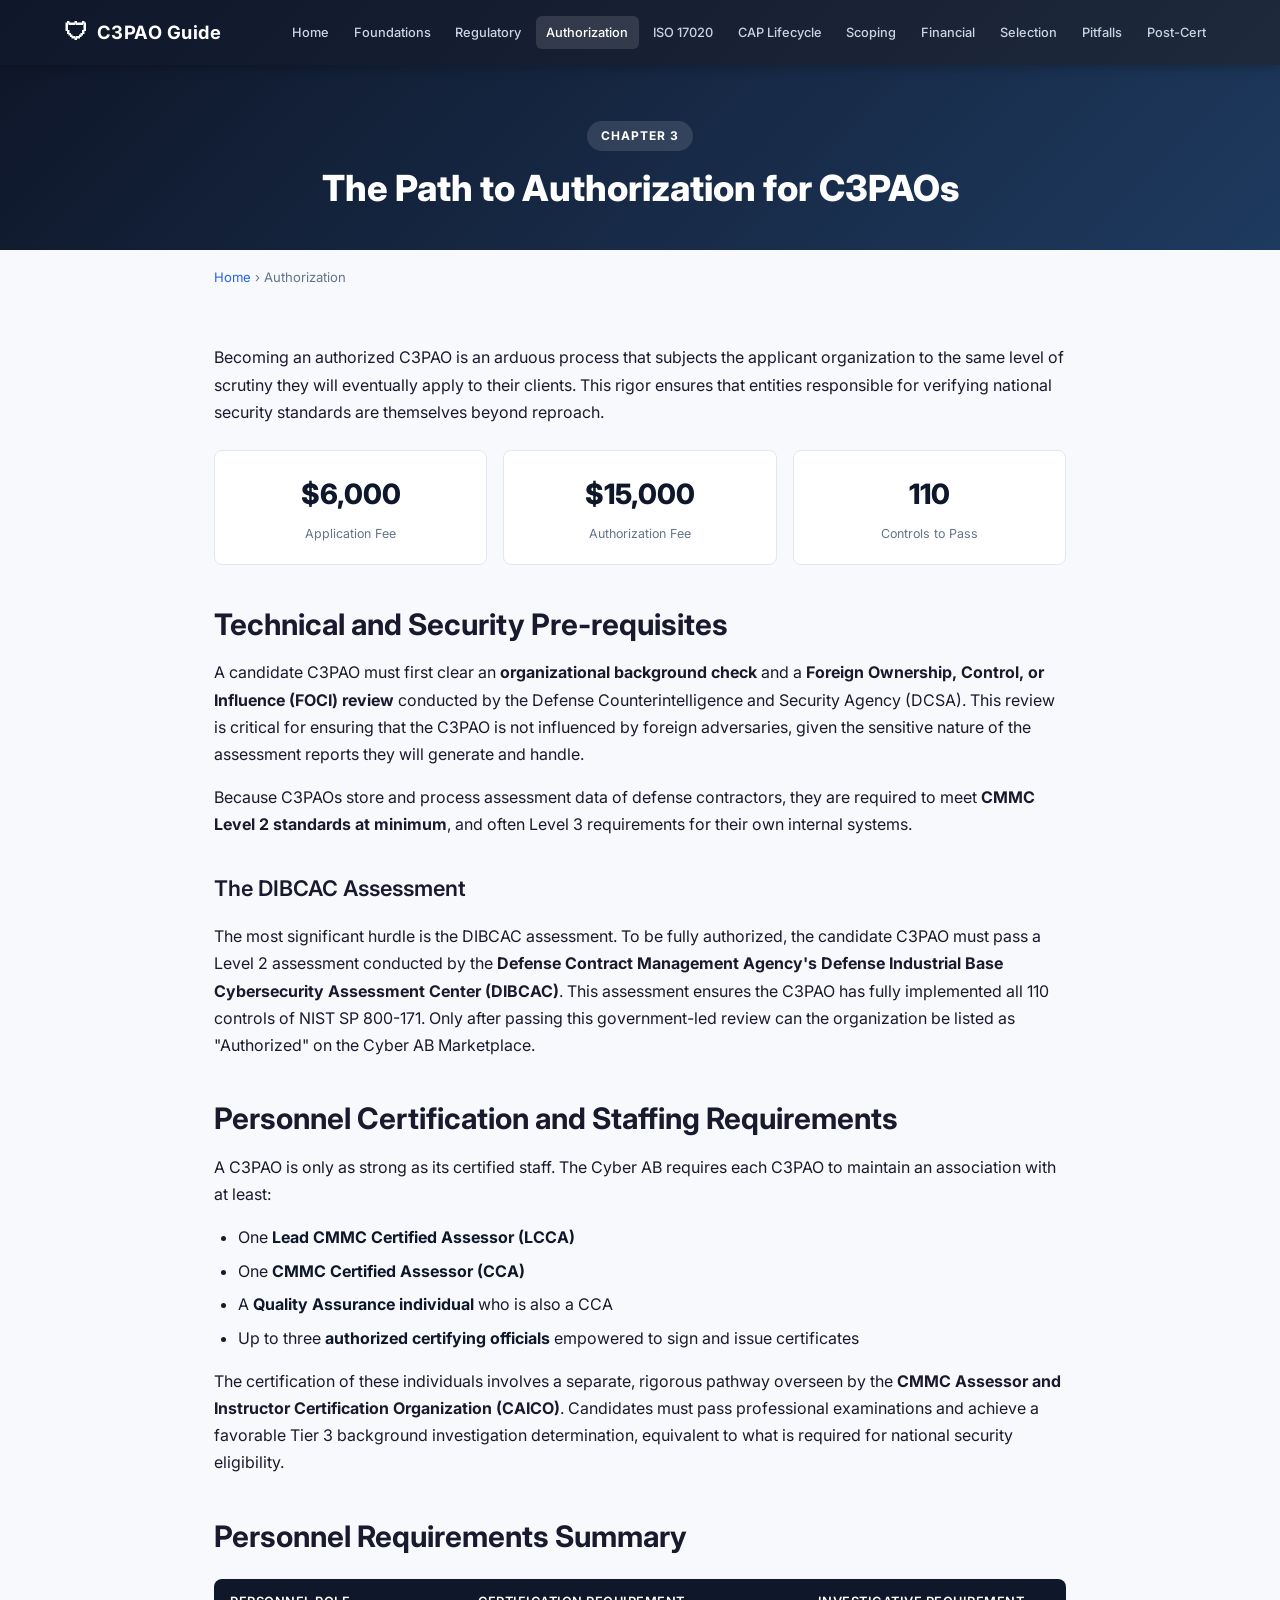
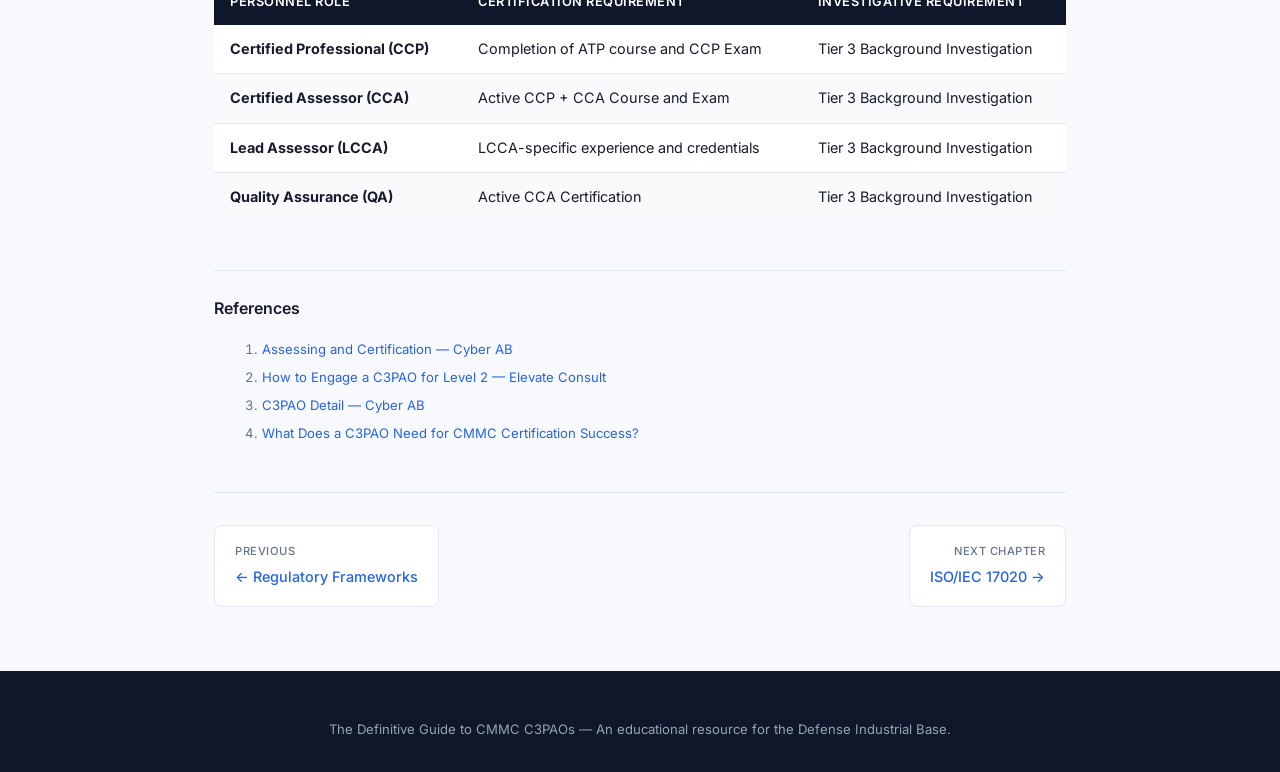
==== pages/authorization.html @ a5c23c10 "Build complete CMMC C3PAO guide website with 10 chapters Static site covering the definitive guide t" ====
<!DOCTYPE html>
<html lang="en">
<head>
  <meta charset="UTF-8">
  <meta name="viewport" content="width=device-width, initial-scale=1.0">
  <title>Path to C3PAO Authorization — C3PAO Guide</title>
  <meta name="description" content="The arduous journey to becoming an authorized C3PAO — FOCI reviews, DIBCAC assessments, and personnel certification requirements.">
  <link rel="preconnect" href="https://fonts.googleapis.com">
  <link href="https://fonts.googleapis.com/css2?family=Inter:wght@400;500;600;700;800&display=swap" rel="stylesheet">
  <link rel="stylesheet" href="../css/style.css">
</head>
<body>

<header class="site-header">
  <div class="header-inner">
    <div class="logo"><span class="shield">&#128737;</span> <a href="../index.html">C3PAO Guide</a></div>
    <button class="nav-toggle" aria-label="Toggle navigation" onclick="document.querySelector('.main-nav').classList.toggle('open')">&#9776;</button>
    <nav class="main-nav">
      <a href="../index.html">Home</a>
      <a href="foundations.html">Foundations</a>
      <a href="regulatory.html">Regulatory</a>
      <a href="authorization.html" class="active">Authorization</a>
      <a href="iso-17020.html">ISO 17020</a>
      <a href="cap-lifecycle.html">CAP Lifecycle</a>
      <a href="scoping.html">Scoping</a>
      <a href="financial.html">Financial</a>
      <a href="selection.html">Selection</a>
      <a href="pitfalls.html">Pitfalls</a>
      <a href="post-certification.html">Post-Cert</a>
    </nav>
  </div>
</header>

<section class="page-hero">
  <div class="page-num">Chapter 3</div>
  <h1>The Path to Authorization for C3PAOs</h1>
</section>

<div class="breadcrumb"><a href="../index.html">Home</a> &rsaquo; Authorization</div>

<div class="content">
  <p>Becoming an authorized C3PAO is an arduous process that subjects the applicant organization to the same level of scrutiny they will eventually apply to their clients. This rigor ensures that entities responsible for verifying national security standards are themselves beyond reproach.</p>

  <div class="stat-row">
    <div class="stat-box">
      <div class="big">$6,000</div>
      <div class="label">Application Fee</div>
    </div>
    <div class="stat-box">
      <div class="big">$15,000</div>
      <div class="label">Authorization Fee</div>
    </div>
    <div class="stat-box">
      <div class="big">110</div>
      <div class="label">Controls to Pass</div>
    </div>
  </div>

  <h2>Technical and Security Pre-requisites</h2>
  <p>A candidate C3PAO must first clear an <strong>organizational background check</strong> and a <strong>Foreign Ownership, Control, or Influence (FOCI) review</strong> conducted by the Defense Counterintelligence and Security Agency (DCSA). This review is critical for ensuring that the C3PAO is not influenced by foreign adversaries, given the sensitive nature of the assessment reports they will generate and handle.</p>

  <p>Because C3PAOs store and process assessment data of defense contractors, they are required to meet <strong>CMMC Level 2 standards at minimum</strong>, and often Level 3 requirements for their own internal systems.</p>

  <h3>The DIBCAC Assessment</h3>
  <p>The most significant hurdle is the DIBCAC assessment. To be fully authorized, the candidate C3PAO must pass a Level 2 assessment conducted by the <strong>Defense Contract Management Agency's Defense Industrial Base Cybersecurity Assessment Center (DIBCAC)</strong>. This assessment ensures the C3PAO has fully implemented all 110 controls of NIST SP 800-171. Only after passing this government-led review can the organization be listed as "Authorized" on the Cyber AB Marketplace.</p>

  <h2>Personnel Certification and Staffing Requirements</h2>
  <p>A C3PAO is only as strong as its certified staff. The Cyber AB requires each C3PAO to maintain an association with at least:</p>
  <ul>
    <li>One <strong>Lead CMMC Certified Assessor (LCCA)</strong></li>
    <li>One <strong>CMMC Certified Assessor (CCA)</strong></li>
    <li>A <strong>Quality Assurance individual</strong> who is also a CCA</li>
    <li>Up to three <strong>authorized certifying officials</strong> empowered to sign and issue certificates</li>
  </ul>

  <p>The certification of these individuals involves a separate, rigorous pathway overseen by the <strong>CMMC Assessor and Instructor Certification Organization (CAICO)</strong>. Candidates must pass professional examinations and achieve a favorable Tier 3 background investigation determination, equivalent to what is required for national security eligibility.</p>

  <h2>Personnel Requirements Summary</h2>
  <div class="table-wrap">
    <table>
      <thead>
        <tr><th>Personnel Role</th><th>Certification Requirement</th><th>Investigative Requirement</th></tr>
      </thead>
      <tbody>
        <tr><td><strong>Certified Professional (CCP)</strong></td><td>Completion of ATP course and CCP Exam</td><td>Tier 3 Background Investigation</td></tr>
        <tr><td><strong>Certified Assessor (CCA)</strong></td><td>Active CCP + CCA Course and Exam</td><td>Tier 3 Background Investigation</td></tr>
        <tr><td><strong>Lead Assessor (LCCA)</strong></td><td>LCCA-specific experience and credentials</td><td>Tier 3 Background Investigation</td></tr>
        <tr><td><strong>Quality Assurance (QA)</strong></td><td>Active CCA Certification</td><td>Tier 3 Background Investigation</td></tr>
      </tbody>
    </table>
  </div>

  <div class="references">
    <h3>References</h3>
    <ol>
      <li><a href="https://cyberab.org/CMMC-Ecosystem/Ecosystem-Roles/Assessing-and-Certification">Assessing and Certification — Cyber AB</a></li>
      <li><a href="https://elevateconsult.com/insights/cmmc-2-0-certification-how-to-engage-a-c3pao-for-level-2/">How to Engage a C3PAO for Level 2 — Elevate Consult</a></li>
      <li><a href="https://cyberab.org/CMMC-Ecosystem/C3PAO-Detail">C3PAO Detail — Cyber AB</a></li>
      <li><a href="https://healthcareresolutionservices.com/what-does-a-c3pao-need-for-cmmc-certification-success/">What Does a C3PAO Need for CMMC Certification Success?</a></li>
    </ol>
  </div>

  <nav class="page-nav">
    <a href="regulatory.html"><span class="label">Previous</span>&larr; Regulatory Frameworks</a>
    <a class="next" href="iso-17020.html"><span class="label">Next Chapter</span>ISO/IEC 17020 &rarr;</a>
  </nav>
</div>

<footer class="site-footer">
  <p>The Definitive Guide to CMMC C3PAOs &mdash; An educational resource for the Defense Industrial Base.</p>
</footer>

</body>
</html>
---- css/style.css ----
/* === Reset & Base === */
*, *::before, *::after { box-sizing: border-box; margin: 0; padding: 0; }
html { scroll-behavior: smooth; }
body {
  font-family: 'Inter', -apple-system, BlinkMacSystemFont, 'Segoe UI', Roboto, sans-serif;
  line-height: 1.7;
  color: #1a1a2e;
  background: #f8f9fc;
}

/* === Typography === */
h1 { font-size: 2.5rem; font-weight: 800; line-height: 1.2; }
h2 { font-size: 1.85rem; font-weight: 700; line-height: 1.3; margin-top: 2.5rem; }
h3 { font-size: 1.35rem; font-weight: 600; margin-top: 2rem; }
h4 { font-size: 1.1rem; font-weight: 600; margin-top: 1.5rem; }
p { margin-top: 1rem; }
a { color: #2563eb; text-decoration: none; }
a:hover { text-decoration: underline; }

/* === Header / Nav === */
.site-header {
  background: linear-gradient(135deg, #0f172a 0%, #1e293b 100%);
  color: #fff;
  position: sticky;
  top: 0;
  z-index: 100;
  box-shadow: 0 2px 12px rgba(0,0,0,.25);
}
.header-inner {
  max-width: 1200px;
  margin: 0 auto;
  padding: .75rem 1.5rem;
  display: flex;
  align-items: center;
  justify-content: space-between;
}
.logo {
  font-size: 1.15rem;
  font-weight: 700;
  letter-spacing: .5px;
  color: #fff;
  display: flex;
  align-items: center;
  gap: .5rem;
}
.logo .shield { font-size: 1.5rem; }
.logo a { color: #fff; text-decoration: none; }

/* Desktop nav */
.main-nav { display: flex; gap: .25rem; flex-wrap: wrap; }
.main-nav a {
  color: #cbd5e1;
  font-size: .8rem;
  font-weight: 500;
  padding: .35rem .65rem;
  border-radius: 6px;
  transition: background .15s, color .15s;
  white-space: nowrap;
}
.main-nav a:hover, .main-nav a.active {
  background: rgba(255,255,255,.12);
  color: #fff;
  text-decoration: none;
}

/* Mobile hamburger */
.nav-toggle { display: none; background: none; border: none; color: #fff; font-size: 1.5rem; cursor: pointer; }
@media (max-width: 900px) {
  .nav-toggle { display: block; }
  .main-nav {
    display: none;
    flex-direction: column;
    position: absolute;
    top: 100%;
    left: 0; right: 0;
    background: #0f172a;
    padding: .5rem 1rem 1rem;
    gap: 0;
  }
  .main-nav.open { display: flex; }
  .main-nav a { padding: .6rem .5rem; font-size: .9rem; border-radius: 0; border-bottom: 1px solid rgba(255,255,255,.06); }
}

/* === Hero === */
.hero {
  background: linear-gradient(135deg, #0f172a 0%, #1e3a5f 50%, #0f172a 100%);
  color: #fff;
  padding: 5rem 1.5rem 4rem;
  text-align: center;
}
.hero h1 { font-size: 3rem; max-width: 900px; margin: 0 auto; }
.hero .subtitle {
  font-size: 1.2rem;
  color: #94a3b8;
  max-width: 750px;
  margin: 1.25rem auto 0;
  line-height: 1.6;
}
@media (max-width: 640px) { .hero h1 { font-size: 2rem; } .hero .subtitle { font-size: 1rem; } }

/* === Content Container === */
.content {
  max-width: 900px;
  margin: 0 auto;
  padding: 2.5rem 1.5rem 4rem;
}

/* === Page-level hero (inner pages) === */
.page-hero {
  background: linear-gradient(135deg, #0f172a 0%, #1e3a5f 100%);
  color: #fff;
  padding: 3.5rem 1.5rem 2.5rem;
  text-align: center;
}
.page-hero h1 { font-size: 2.25rem; max-width: 800px; margin: 0 auto; }
.page-hero .page-num {
  display: inline-block;
  background: rgba(255,255,255,.12);
  font-size: .75rem;
  font-weight: 700;
  letter-spacing: 1px;
  text-transform: uppercase;
  padding: .3rem .85rem;
  border-radius: 999px;
  margin-bottom: 1rem;
}

/* === Cards Grid (home) === */
.card-grid {
  display: grid;
  grid-template-columns: repeat(auto-fill, minmax(280px, 1fr));
  gap: 1.25rem;
  margin-top: 2rem;
}
.card {
  background: #fff;
  border-radius: 12px;
  padding: 1.75rem;
  box-shadow: 0 1px 4px rgba(0,0,0,.06);
  border: 1px solid #e2e8f0;
  transition: transform .15s, box-shadow .15s;
  display: flex;
  flex-direction: column;
}
.card:hover {
  transform: translateY(-3px);
  box-shadow: 0 8px 24px rgba(0,0,0,.1);
}
.card .num {
  font-size: .7rem;
  font-weight: 700;
  letter-spacing: 1px;
  text-transform: uppercase;
  color: #64748b;
  margin-bottom: .5rem;
}
.card h3 { margin-top: 0; font-size: 1.15rem; }
.card p { color: #475569; font-size: .92rem; flex: 1; }
.card .read-more {
  display: inline-block;
  margin-top: 1rem;
  font-size: .85rem;
  font-weight: 600;
  color: #2563eb;
}

/* === Tables === */
.table-wrap { overflow-x: auto; margin: 1.5rem 0; }
table {
  width: 100%;
  border-collapse: collapse;
  font-size: .9rem;
  background: #fff;
  border-radius: 8px;
  overflow: hidden;
  box-shadow: 0 1px 4px rgba(0,0,0,.06);
}
thead { background: #0f172a; color: #fff; }
th { padding: .75rem 1rem; text-align: left; font-weight: 600; font-size: .8rem; letter-spacing: .5px; text-transform: uppercase; }
td { padding: .75rem 1rem; border-bottom: 1px solid #e2e8f0; }
tbody tr:last-child td { border-bottom: none; }
tbody tr:nth-child(even) { background: #f8fafc; }

/* === Callout / Info Box === */
.callout {
  background: #eff6ff;
  border-left: 4px solid #2563eb;
  padding: 1.25rem 1.5rem;
  border-radius: 0 8px 8px 0;
  margin: 1.5rem 0;
  font-size: .95rem;
}
.callout.warning {
  background: #fef3c7;
  border-left-color: #f59e0b;
}
.callout.danger {
  background: #fef2f2;
  border-left-color: #ef4444;
}

/* === Ordered / Unordered Lists === */
.content ul, .content ol {
  margin: 1rem 0 1rem 1.5rem;
}
.content li { margin-bottom: .4rem; }
.content li strong { color: #0f172a; }

/* === Breadcrumb === */
.breadcrumb {
  max-width: 900px;
  margin: 0 auto;
  padding: 1rem 1.5rem 0;
  font-size: .82rem;
  color: #64748b;
}
.breadcrumb a { color: #2563eb; }

/* === Page navigation (prev / next) === */
.page-nav {
  display: flex;
  justify-content: space-between;
  gap: 1rem;
  margin-top: 3rem;
  padding-top: 2rem;
  border-top: 1px solid #e2e8f0;
}
.page-nav a {
  display: block;
  padding: 1rem 1.25rem;
  background: #fff;
  border: 1px solid #e2e8f0;
  border-radius: 8px;
  font-size: .9rem;
  font-weight: 500;
  transition: border-color .15s, box-shadow .15s;
  max-width: 48%;
}
.page-nav a:hover { border-color: #2563eb; box-shadow: 0 2px 8px rgba(37,99,235,.12); text-decoration: none; }
.page-nav .label { display: block; font-size: .7rem; text-transform: uppercase; letter-spacing: .5px; color: #64748b; margin-bottom: .25rem; }
.page-nav .next { text-align: right; margin-left: auto; }

/* === Footer === */
.site-footer {
  background: #0f172a;
  color: #94a3b8;
  text-align: center;
  padding: 2rem 1.5rem;
  font-size: .82rem;
  line-height: 1.6;
}
.site-footer a { color: #60a5fa; }

/* === References === */
.references {
  margin-top: 3rem;
  padding-top: 1.5rem;
  border-top: 1px solid #e2e8f0;
}
.references h3 { font-size: 1rem; margin-top: 0; margin-bottom: .75rem; }
.references ol { font-size: .82rem; color: #64748b; padding-left: 1.5rem; }
.references li { margin-bottom: .35rem; }
.references a { font-size: .82rem; }

/* === Phase Timeline (visual) === */
.timeline { margin: 2rem 0; }
.timeline-item {
  display: flex;
  gap: 1.25rem;
  padding-bottom: 1.5rem;
  position: relative;
}
.timeline-item::before {
  content: '';
  position: absolute;
  left: 15px;
  top: 32px;
  bottom: 0;
  width: 2px;
  background: #cbd5e1;
}
.timeline-item:last-child::before { display: none; }
.timeline-dot {
  width: 32px;
  height: 32px;
  border-radius: 50%;
  background: #2563eb;
  color: #fff;
  font-size: .8rem;
  font-weight: 700;
  display: flex;
  align-items: center;
  justify-content: center;
  flex-shrink: 0;
  z-index: 1;
}
.timeline-body h4 { margin-top: 0; font-size: 1rem; }
.timeline-body p { margin-top: .25rem; font-size: .92rem; color: #475569; }

/* === Stat boxes === */
.stat-row {
  display: grid;
  grid-template-columns: repeat(auto-fit, minmax(180px, 1fr));
  gap: 1rem;
  margin: 1.5rem 0;
}
.stat-box {
  background: #fff;
  border-radius: 8px;
  padding: 1.25rem;
  text-align: center;
  border: 1px solid #e2e8f0;
}
.stat-box .big { font-size: 1.75rem; font-weight: 800; color: #0f172a; }
.stat-box .label { font-size: .78rem; color: #64748b; margin-top: .25rem; }
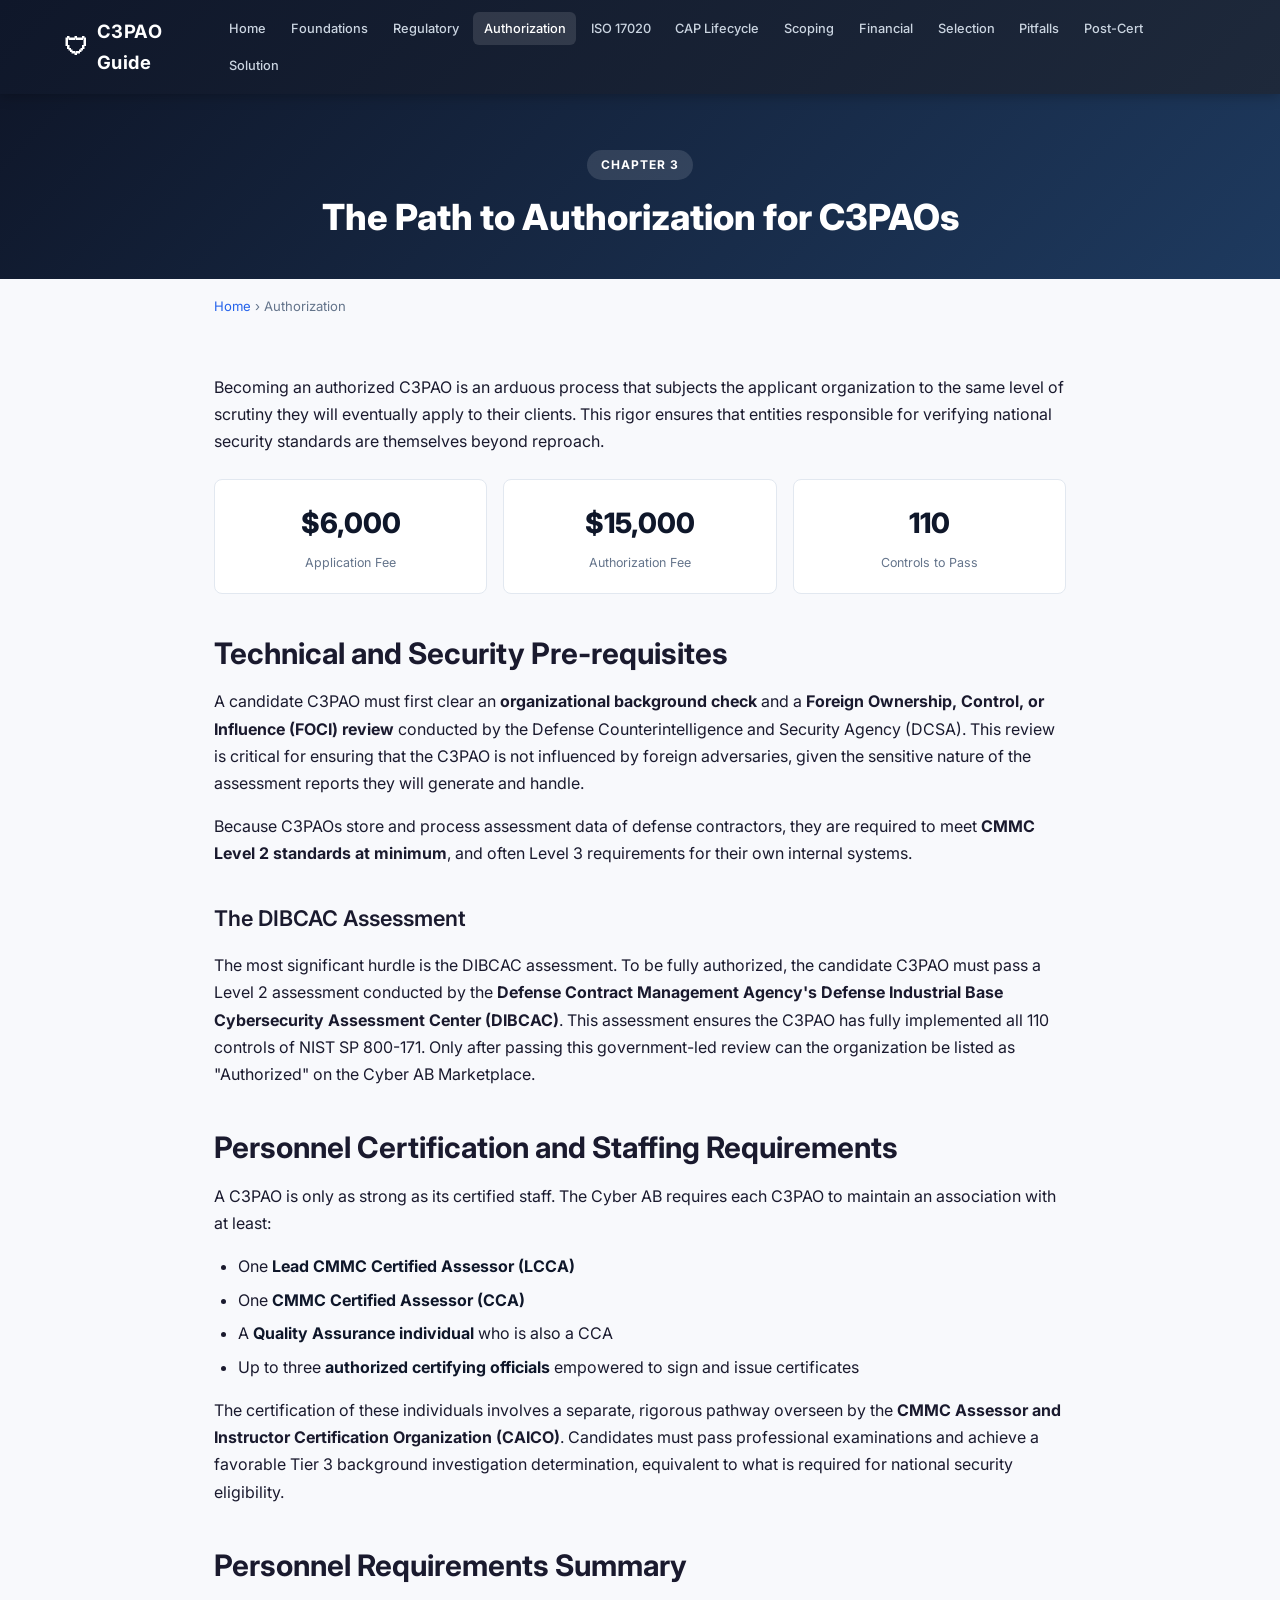
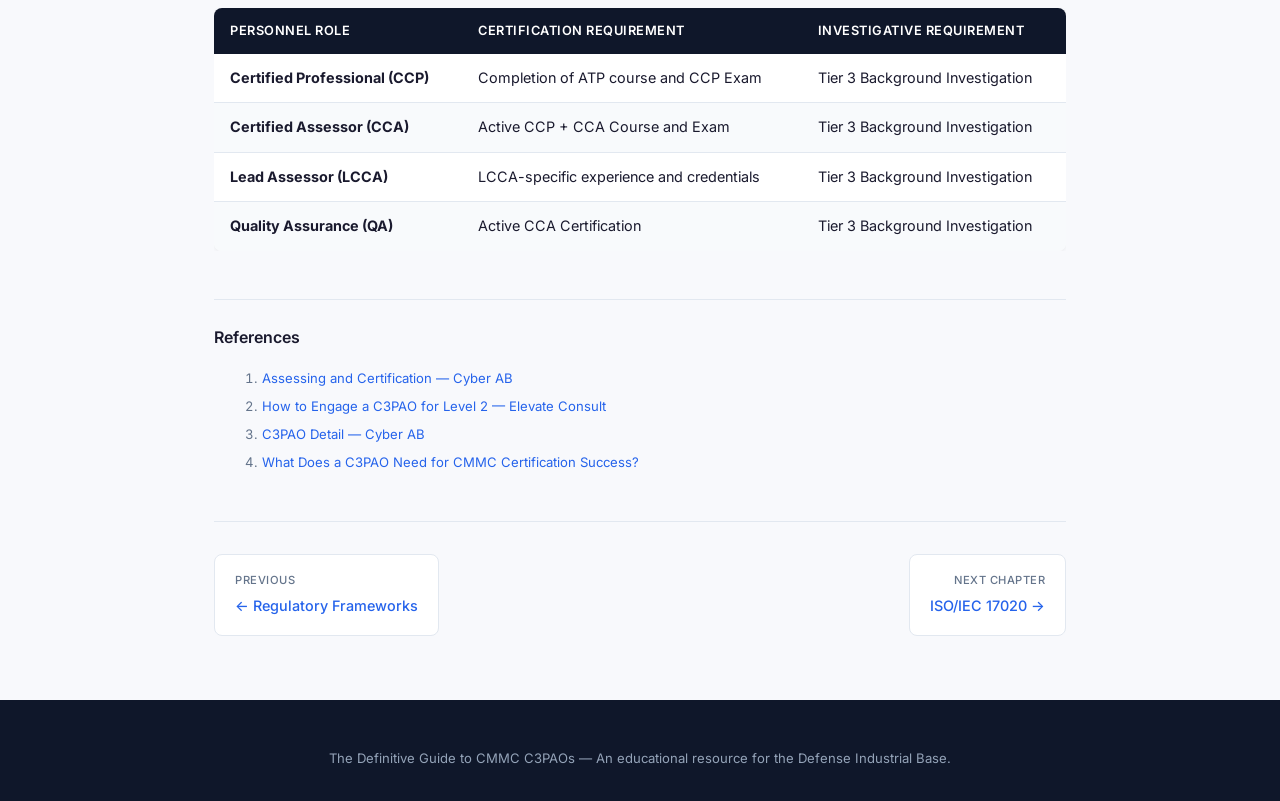
==== commit f48d3d99: "Add Solution page: Beyond the Checklist by MAD Security New page covering what most C3PAOs aren't te" ====
--- a/pages/authorization.html
+++ b/pages/authorization.html
@@ -27,6 +27,7 @@
       <a href="selection.html">Selection</a>
       <a href="pitfalls.html">Pitfalls</a>
       <a href="post-certification.html">Post-Cert</a>
+      <a href="solution.html">Solution</a>
     </nav>
   </div>
 </header>
